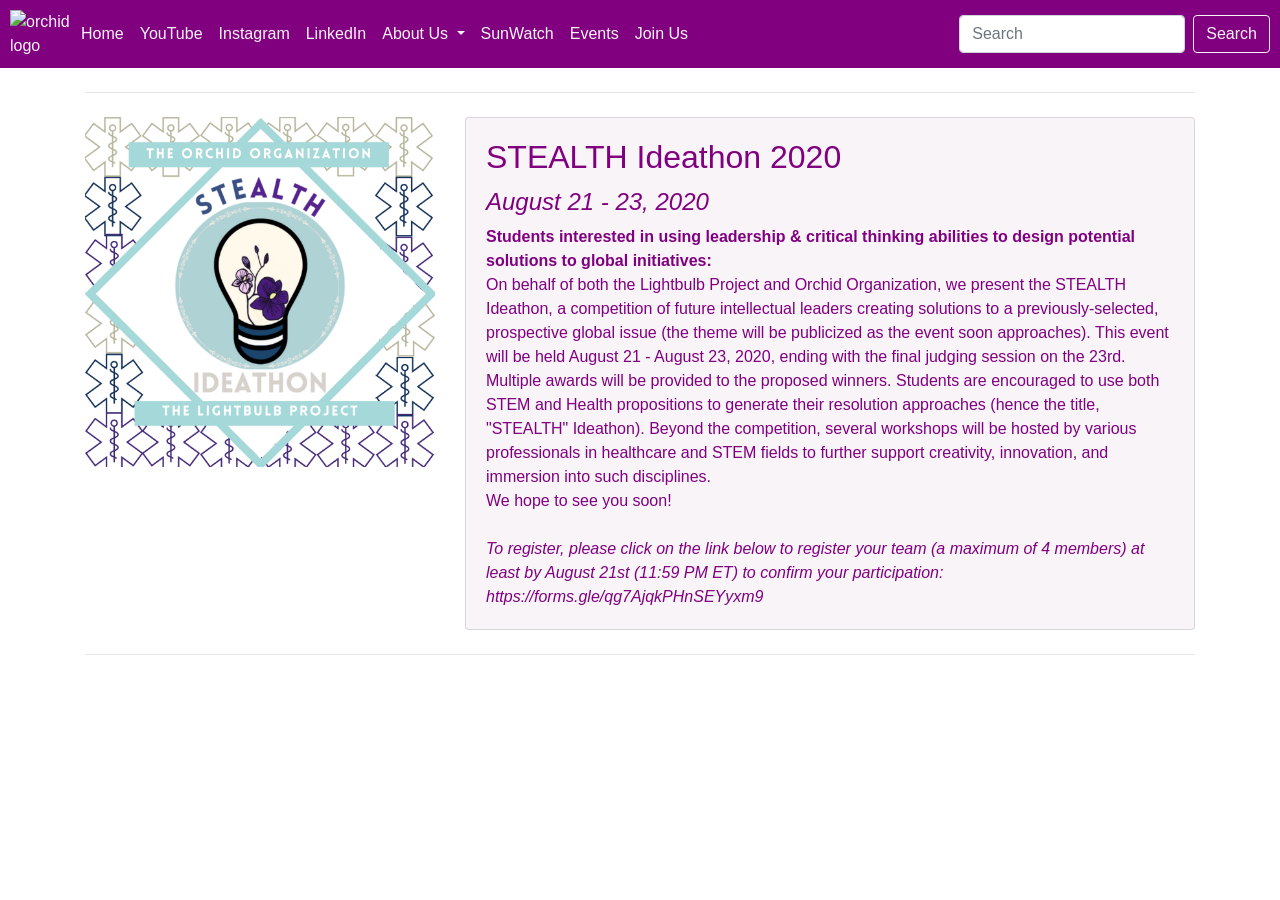
==== events.html @ b5c90049 "set image width 100%" ====
<!doctype html>
<html lang="en">
  <head>
    <meta charset="utf-8">
    <meta name="viewport" content="width=device-width, initial-scale=1, shrink-to-fit=yes">

    <link rel="stylesheet" href="https://stackpath.bootstrapcdn.com/bootstrap/4.5.0/css/bootstrap.min.css" integrity="sha384-9aIt2nRpC12Uk9gS9baDl411NQApFmC26EwAOH8WgZl5MYYxFfc+NcPb1dKGj7Sk" crossorigin="anonymous">
    <link rel="stylesheet" href="practice.css">

    <title>The Orchid Organization</title>

  </head>
  <body>

<!--navigation-->

<nav class="navbar navbar-expand-lg navbar-light bg-light">
  <img
    src="https://images.unsplash.com/photo-1534885320675-b08aa131cc5e?ixlib=rb-1.2.1&ixid=eyJhcHBfaWQiOjEyMDd9&w=1000&q=80"
    class="img" alt="orchid logo">
  <button class="navbar-toggler" type="button" data-toggle="collapse" data-target="#navbarSupportedContent"
    aria-controls="navbarSupportedContent" aria-expanded="false" aria-label="Toggle navigation">
    <span class="navbar-toggler-icon"></span>
  </button>

  <div class="collapse navbar-collapse" id="navbarSupportedContent">
    <ul class="navbar-nav mr-auto">
      <li class="nav-item active">
        <a class="nav-link" href="https://oasisa.github.io/The-Orchid-Organization/about-us.html">Home <span
            class="sr-only">(current)</span></a>
      </li>
      <li class="nav-item active">
        <a class="nav-link" href="https://www.youtube.com/channel/UCrDXNIQbP43Nq26z3Lhrm8Q">YouTube <span
            class="sr-only">(current)</span></a>
      </li>
      <li class="nav-item active">
        <a class="nav-link" href="https://www.instagram.com/theorchidorg/">Instagram <span
            class="sr-only">(current)</span></a>
      </li>
      <li class="nav-item active">
        <a class="nav-link"
          href="https://www.linkedin.com/company/the-orchid-organization/?viewAsMember=true">LinkedIn <span
            class="sr-only">(current)</span></a>
      </li>
      <li class="nav-item dropdown">
        <a class="nav-link dropdown-toggle" href="#" id="navbarDropdown" role="button" data-toggle="dropdown"
          aria-haspopup="true" aria-expanded="false">
          About Us
        </a>
        <div class="dropdown-menu" aria-labelledby="navbarDropdown">
          <a class="dropdown-item" href="https://oasisa.github.io/The-Orchid-Organization/goal.html">Our Goals</a>
          <a class="dropdown-item" href="https://oasisa.github.io/The-Orchid-Organization/our-team.html">Our Team</a>
        </div>
      </li>
      <li class="nav-item active">
        <a class="nav-link" href="https://oasisa.github.io/The-Orchid-Organization/sun-watch.html">SunWatch <span
            class="sr-only">(current)</span></a>
      </li>
      <li class="nav-item active">
        <a class="nav-link" href="https://oasisa.github.io/The-Orchid-Organization/events.html">Events <span
            class="sr-only">(current)</span></a>
      </li>
      <li class="nav-item active">
        <a class="nav-link" href="https://theorchidorganization.typeform.com/to/QrkcjGqY">Join Us <span
            class="sr-only">(current)</span></a>
      </li>
    </ul>
    <form class="form-inline my-2 my-lg-0">
      <input class="form-control mr-sm-2" type="search" placeholder="Search" aria-label="Search">
      <button class="btn btn-outline-dark my-2 my-sm-0" type="submit">Search</button>
    </form>
  </div>
</nav>

    <div class="container">
      <hr class="my-4">

      <div class="row">
        <div class="col-lg-4">
            <img src="ideathon.png" class= "ideathon">
          </div>
           
        <div class="col-lg-8">
          <div class="card">
            <div class="card-body">
              <h2 class="card-title">STEALTH Ideathon 2020</h2>
              <h4 class ="subtitle" style="color: #800080;font-style: italic;">August 21 - 23, 2020</h4>
              <p class="card-text" style="font-weight: bold;"> Students interested in using leadership & critical thinking abilities to design potential solutions to global initiatives:
               </p>
                <p class="card-text">
                  On behalf of both the Lightbulb Project and Orchid Organization, we present the STEALTH Ideathon, a competition of future intellectual leaders creating solutions to a previously-selected, prospective global issue (the theme will be publicized as the event soon approaches). This event will be held August 21 - August 23, 2020, ending with the final judging session on the 23rd. Multiple awards will be provided to the proposed winners.
                  Students are encouraged to use both STEM and Health propositions to generate their resolution approaches (hence the title, "STEALTH" Ideathon). Beyond the competition, several workshops will be hosted by various professionals in healthcare and STEM fields to further support creativity, innovation, and immersion into such disciplines.
                  </p>
                  <p class="card-text">We hope to see you soon!</p>
                  <br>
                  <p class="card-text" style="color: #800080;font-style: italic;">
                  To register, please click on the link below to register your team (a maximum of 4 members) at least by August 21st (11:59 PM ET) to confirm your participation:
                   </p>
                  <a class="card-text"  style="color: #800080;font-style: italic;" href="https://forms.gle/qg7AjqkPHnSEYyxm9">https://forms.gle/qg7AjqkPHnSEYyxm9 <span
                    class="sr-only">(current)</span></a>
                  
            </div>
          </div>
        </div>
        
      </div>
        
<hr class="my-4">

    </div>
  </div>


 <!-- Optional JavaScript -->
    <!-- jQuery first, then Popper.js, then Bootstrap JS -->
    <script src =" ./script.js"></script>

    <script src="https://code.jquery.com/jquery-3.5.1.slim.min.js" integrity="sha384-DfXdz2htPH0lsSSs5nCTpuj/zy4C+OGpamoFVy38MVBnE+IbbVYUew+OrCXaRkfj" crossorigin="anonymous"></script>
    <script src="https://cdn.jsdelivr.net/npm/popper.js@1.16.0/dist/umd/popper.min.js" integrity="sha384-Q6E9RHvbIyZFJoft+2mJbHaEWldlvI9IOYy5n3zV9zzTtmI3UksdQRVvoxMfooAo" crossorigin="anonymous"></script>
    <script src="https://stackpath.bootstrapcdn.com/bootstrap/4.5.0/js/bootstrap.min.js" integrity="sha384-OgVRvuATP1z7JjHLkuOU7Xw704+h835Lr+6QL9UvYjZE3Ipu6Tp75j7Bh/kR0JKI" crossorigin="anonymous"></script>

</body>
<link rel="stylesheet" href="practice.css">

</html>
---- practice.css ----
h1, p, a, h2, h5, h4, h6, #form {
    font-family: 'Gill Sans', 'Gill Sans MT', Calibri, 'Trebuchet MS', sans-serif;
        color: #800080;
    
}
p{
    margin: 0
}
.jumbotron{
background-color: #f8f4f8;
}

.bg-light {
    background-color: #800080!important;
}
.btn-outline-dark {
    color: #f8f4f8;
    border-color: #f8f4f8;
}

.btn-dark{
    background-color: #800080;
}

.img{
    width: 5%;
    height: 5%;
}
.navbar-light .navbar-nav .active>.nav-link, .navbar-light .navbar-nav .nav-link.active, .navbar-light .navbar-nav .nav-link.show, .navbar-light .navbar-nav .show, .dropdown-toggle>.nav-link {
    color: #f8f4f8;
}

.navbar {
    position: relative;
    padding: 10px;
}

.navbar-light .navbar-nav .nav-link {
    color: #f8f4f8;
}

#team{
    width: 150px;
    height: 150px;
}
.btn-outline-dark2 {
    color: #800080;
    border-color: #800080;
}
.ideathon{
    width: 100%;

}
.card {
    position: relative;
    display: -ms-flexbox;
    display: flex;
    -ms-flex-direction: column;
    flex-direction: column;
    min-width: 0;
    word-wrap: break-word;
    background-color: #f8f4f8;
    background-clip: border-box;
    border: 1px solid rgba(0,0,0,.125);
    border-radius: .25rem;
}
img{
    width: 350px;
    height: auto;
}

input {
    background: none;
    color: #800080;
    font-size: 18px;
    padding: 10px 10px 10px 5px;
    display: block;
    width: 100%;
    border-radius: 0;
    border-color: #800080;  }
  input:focus {
    outline: none;
  }

body{
    color: #f8f4f8;
}

.suggestions{
    color:#800080; ;
}

a:not([href]){
    color: #f8f4f8;
}
h6 {
    font-size: 14px;
}
---- practice.css ----
h1, p, a, h2, h5, h4, h6, #form {
    font-family: 'Gill Sans', 'Gill Sans MT', Calibri, 'Trebuchet MS', sans-serif;
        color: #800080;
    
}
p{
    margin: 0
}
.jumbotron{
background-color: #f8f4f8;
}

.bg-light {
    background-color: #800080!important;
}
.btn-outline-dark {
    color: #f8f4f8;
    border-color: #f8f4f8;
}

.btn-dark{
    background-color: #800080;
}

.img{
    width: 5%;
    height: 5%;
}
.navbar-light .navbar-nav .active>.nav-link, .navbar-light .navbar-nav .nav-link.active, .navbar-light .navbar-nav .nav-link.show, .navbar-light .navbar-nav .show, .dropdown-toggle>.nav-link {
    color: #f8f4f8;
}

.navbar {
    position: relative;
    padding: 10px;
}

.navbar-light .navbar-nav .nav-link {
    color: #f8f4f8;
}

#team{
    width: 150px;
    height: 150px;
}
.btn-outline-dark2 {
    color: #800080;
    border-color: #800080;
}
.ideathon{
    width: 100%;

}
.card {
    position: relative;
    display: -ms-flexbox;
    display: flex;
    -ms-flex-direction: column;
    flex-direction: column;
    min-width: 0;
    word-wrap: break-word;
    background-color: #f8f4f8;
    background-clip: border-box;
    border: 1px solid rgba(0,0,0,.125);
    border-radius: .25rem;
}
img{
    width: 350px;
    height: auto;
}

input {
    background: none;
    color: #800080;
    font-size: 18px;
    padding: 10px 10px 10px 5px;
    display: block;
    width: 100%;
    border-radius: 0;
    border-color: #800080;  }
  input:focus {
    outline: none;
  }

body{
    color: #f8f4f8;
}

.suggestions{
    color:#800080; ;
}

a:not([href]){
    color: #f8f4f8;
}
h6 {
    font-size: 14px;
}
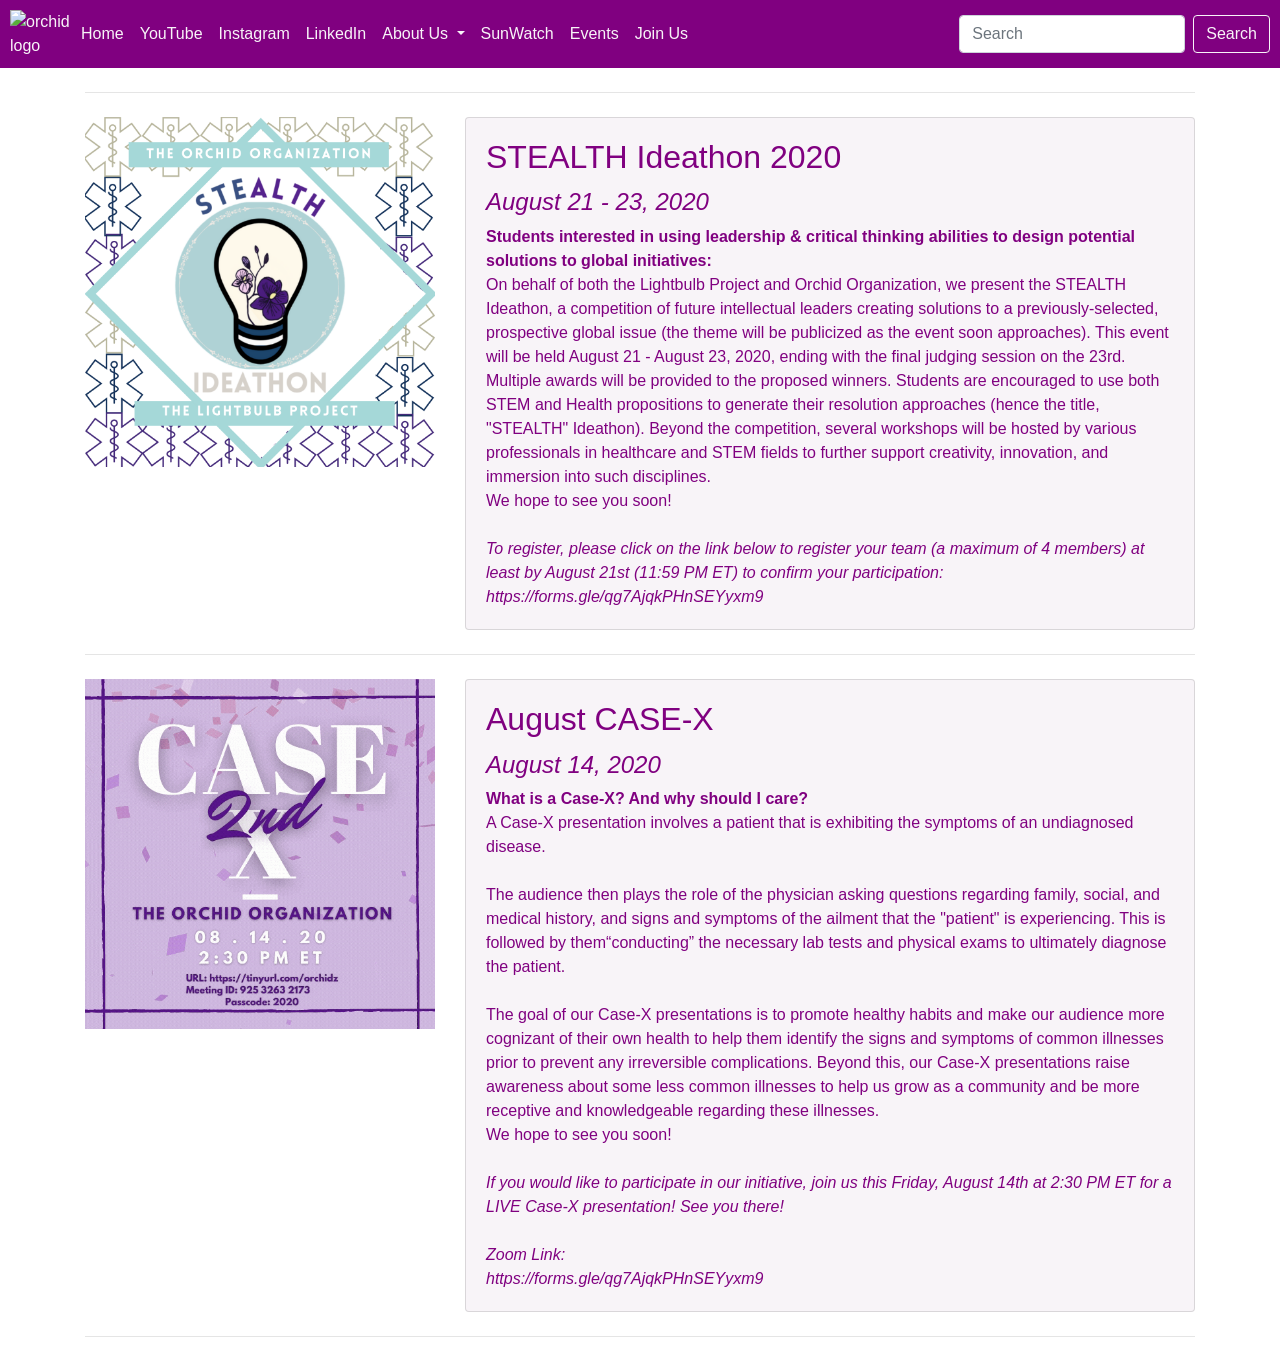
==== commit 3d630923: "august case x add event" ====
--- a/events.html
+++ b/events.html
@@ -104,6 +104,44 @@
         </div>
         
       </div>
+      <hr class="my-4">
+
+      <div class="row">
+        <div class="col-lg-4">
+            <img src="augustX.png" class= "ideathon">
+          </div>
+           
+        <div class="col-lg-8">
+          <div class="card">
+            <div class="card-body">
+              <h2 class="card-title">August CASE-X</h2>
+              <h4 class ="subtitle" style="color: #800080;font-style: italic;">August 14, 2020</h4>
+              <p class="card-text" style="font-weight: bold;"> What is a Case-X? And why should I care?
+               </p>
+                <p class="card-text">
+                  A Case-X presentation involves a patient that is exhibiting the symptoms of an undiagnosed disease.
+                  <br><br>
+
+                  The audience then plays the role of the physician asking questions regarding family, social, and medical history, and signs and symptoms of the ailment that the "patient" is experiencing. This is followed by them“conducting” the necessary lab tests and physical exams to ultimately diagnose the patient.
+                  <br><br>
+
+
+The goal of our Case-X presentations is to promote healthy habits and make our audience more cognizant of their own health to help them identify the signs and symptoms of common illnesses prior to prevent any irreversible complications. Beyond this, our Case-X presentations raise awareness about some less common illnesses to help us grow as a community and be more receptive and knowledgeable regarding these illnesses.
+                  </p>
+                  <p class="card-text">We hope to see you soon!</p>
+                  <br>
+                  <p class="card-text" style="color: #800080;font-style: italic;">
+                    If you would like to participate in our initiative, join us this Friday, August 14th at 2:30 PM ET for a LIVE Case-X presentation! See you there!
+<br><br>Zoom Link:
+                   </p>
+                  <a class="card-text"  style="color: #800080;font-style: italic;" href="https://forms.gle/qg7AjqkPHnSEYyxm9">https://forms.gle/qg7AjqkPHnSEYyxm9 <span
+                    class="sr-only">(current)</span></a>
+                  
+            </div>
+          </div>
+        </div>
+        
+      </div>
         
 <hr class="my-4">
 
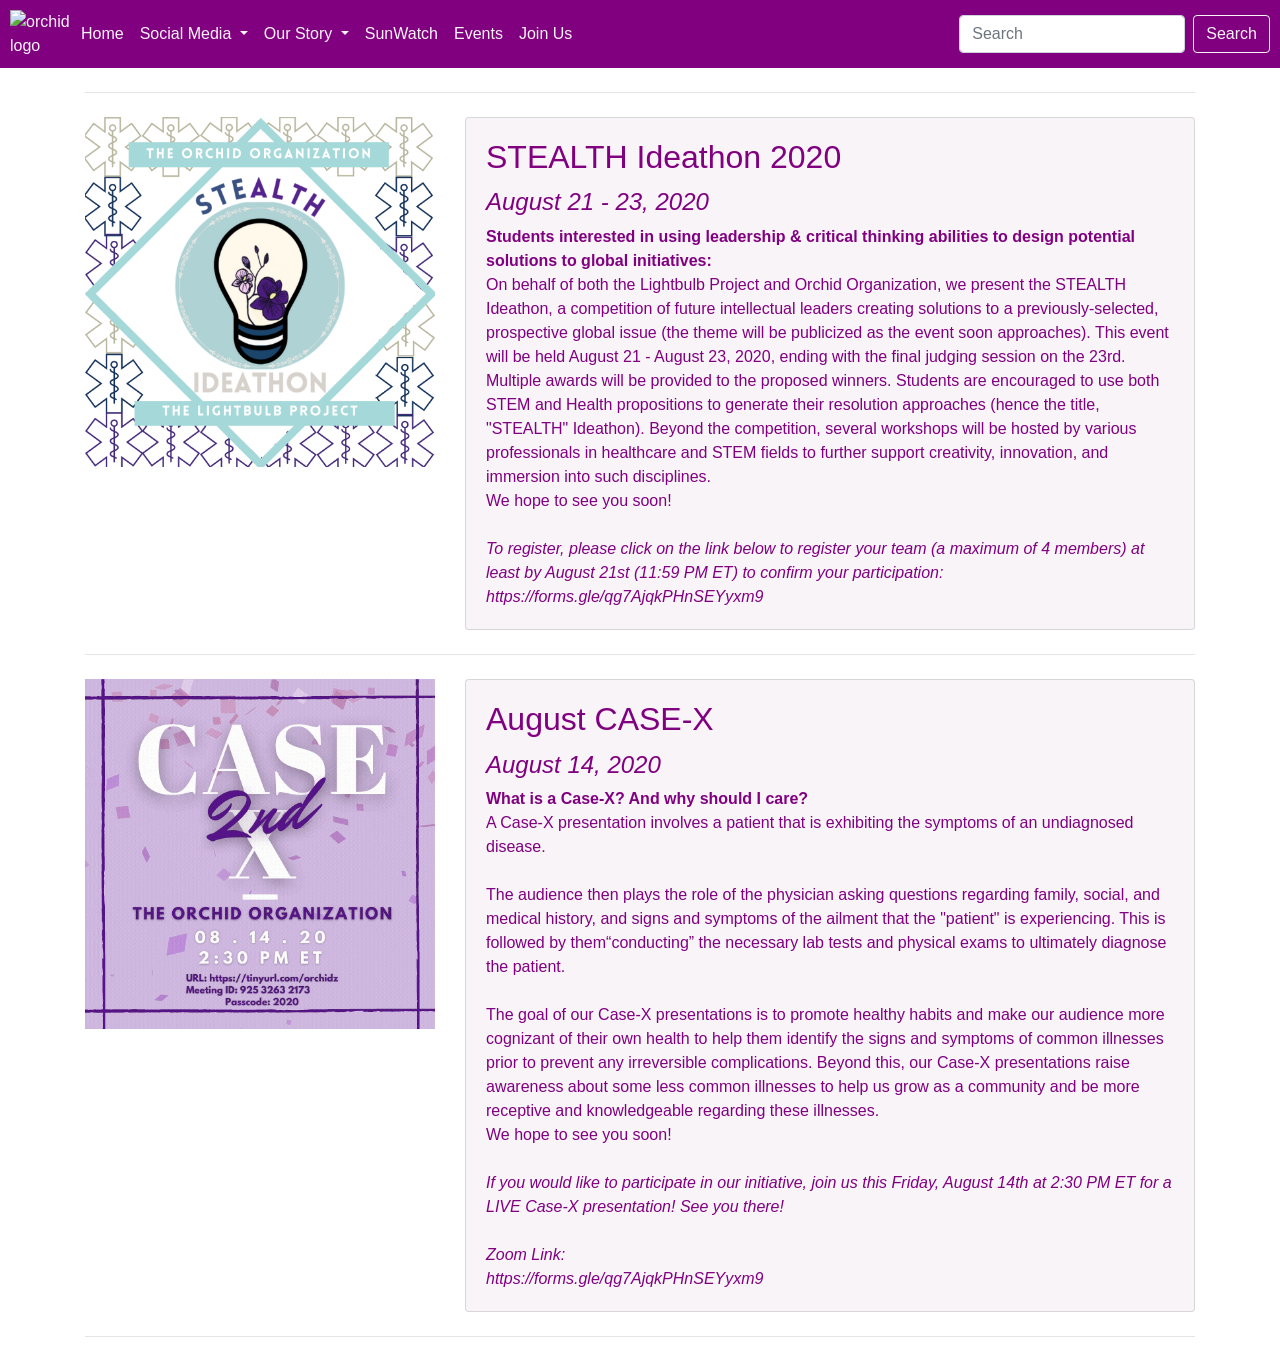
==== commit f6f994c2: "fix nav bar add insta stream" ====
--- a/events.html
+++ b/events.html
@@ -26,27 +26,28 @@
   <div class="collapse navbar-collapse" id="navbarSupportedContent">
     <ul class="navbar-nav mr-auto">
       <li class="nav-item active">
-        <a class="nav-link" href="https://oasisa.github.io/The-Orchid-Organization/about-us.html">Home <span
-            class="sr-only">(current)</span></a>
-      </li>
-      <li class="nav-item active">
-        <a class="nav-link" href="https://www.youtube.com/channel/UCrDXNIQbP43Nq26z3Lhrm8Q">YouTube <span
-            class="sr-only">(current)</span></a>
-      </li>
-      <li class="nav-item active">
-        <a class="nav-link" href="https://www.instagram.com/theorchidorg/">Instagram <span
-            class="sr-only">(current)</span></a>
-      </li>
-      <li class="nav-item active">
-        <a class="nav-link"
-          href="https://www.linkedin.com/company/the-orchid-organization/?viewAsMember=true">LinkedIn <span
+        <a class="nav-link" href="https://oasisa.github.io/The-Orchid-Organization/home.html">Home <span
             class="sr-only">(current)</span></a>
       </li>
       <li class="nav-item dropdown">
         <a class="nav-link dropdown-toggle" href="#" id="navbarDropdown" role="button" data-toggle="dropdown"
           aria-haspopup="true" aria-expanded="false">
-          About Us
+          Social Media
         </a>
+        <div class="dropdown-menu" aria-labelledby="navbarDropdown">
+          <a class="dropdown-item" href="https://www.youtube.com/channel/UCrDXNIQbP43Nq26z3Lhrm8Q">YouTube <span
+            class="sr-only">(current)</span></a>           
+            <a class="dropdown-item" href="https://www.instagram.com/theorchidorg/">Instagram <span
+              class="sr-only">(current)</span></a>
+              <a class="dropdown-item"
+          href="https://www.linkedin.com/company/the-orchid-organization/?viewAsMember=true">LinkedIn <span
+            class="sr-only">(current)</span></a>
+                      </div>
+      </li>
+      <li class="nav-item dropdown">
+        <a class="nav-link dropdown-toggle" href="#" id="navbarDropdown" role="button" data-toggle="dropdown"
+          aria-haspopup="true" aria-expanded="false">
+Our Story          </a>
         <div class="dropdown-menu" aria-labelledby="navbarDropdown">
           <a class="dropdown-item" href="https://oasisa.github.io/The-Orchid-Organization/goal.html">Our Goals</a>
           <a class="dropdown-item" href="https://oasisa.github.io/The-Orchid-Organization/our-team.html">Our Team</a>
--- a/practice.css
+++ b/practice.css
@@ -95,4 +95,14 @@
 }
 h6 {
     font-size: 14px;
-}+}
+
+
+.dropdown-item {
+    color: #800080;
+}
+
+.text-dark {
+    color: #800080!important;
+}
+
--- a/practice.css
+++ b/practice.css
@@ -95,4 +95,14 @@
 }
 h6 {
     font-size: 14px;
-}+}
+
+
+.dropdown-item {
+    color: #800080;
+}
+
+.text-dark {
+    color: #800080!important;
+}
+
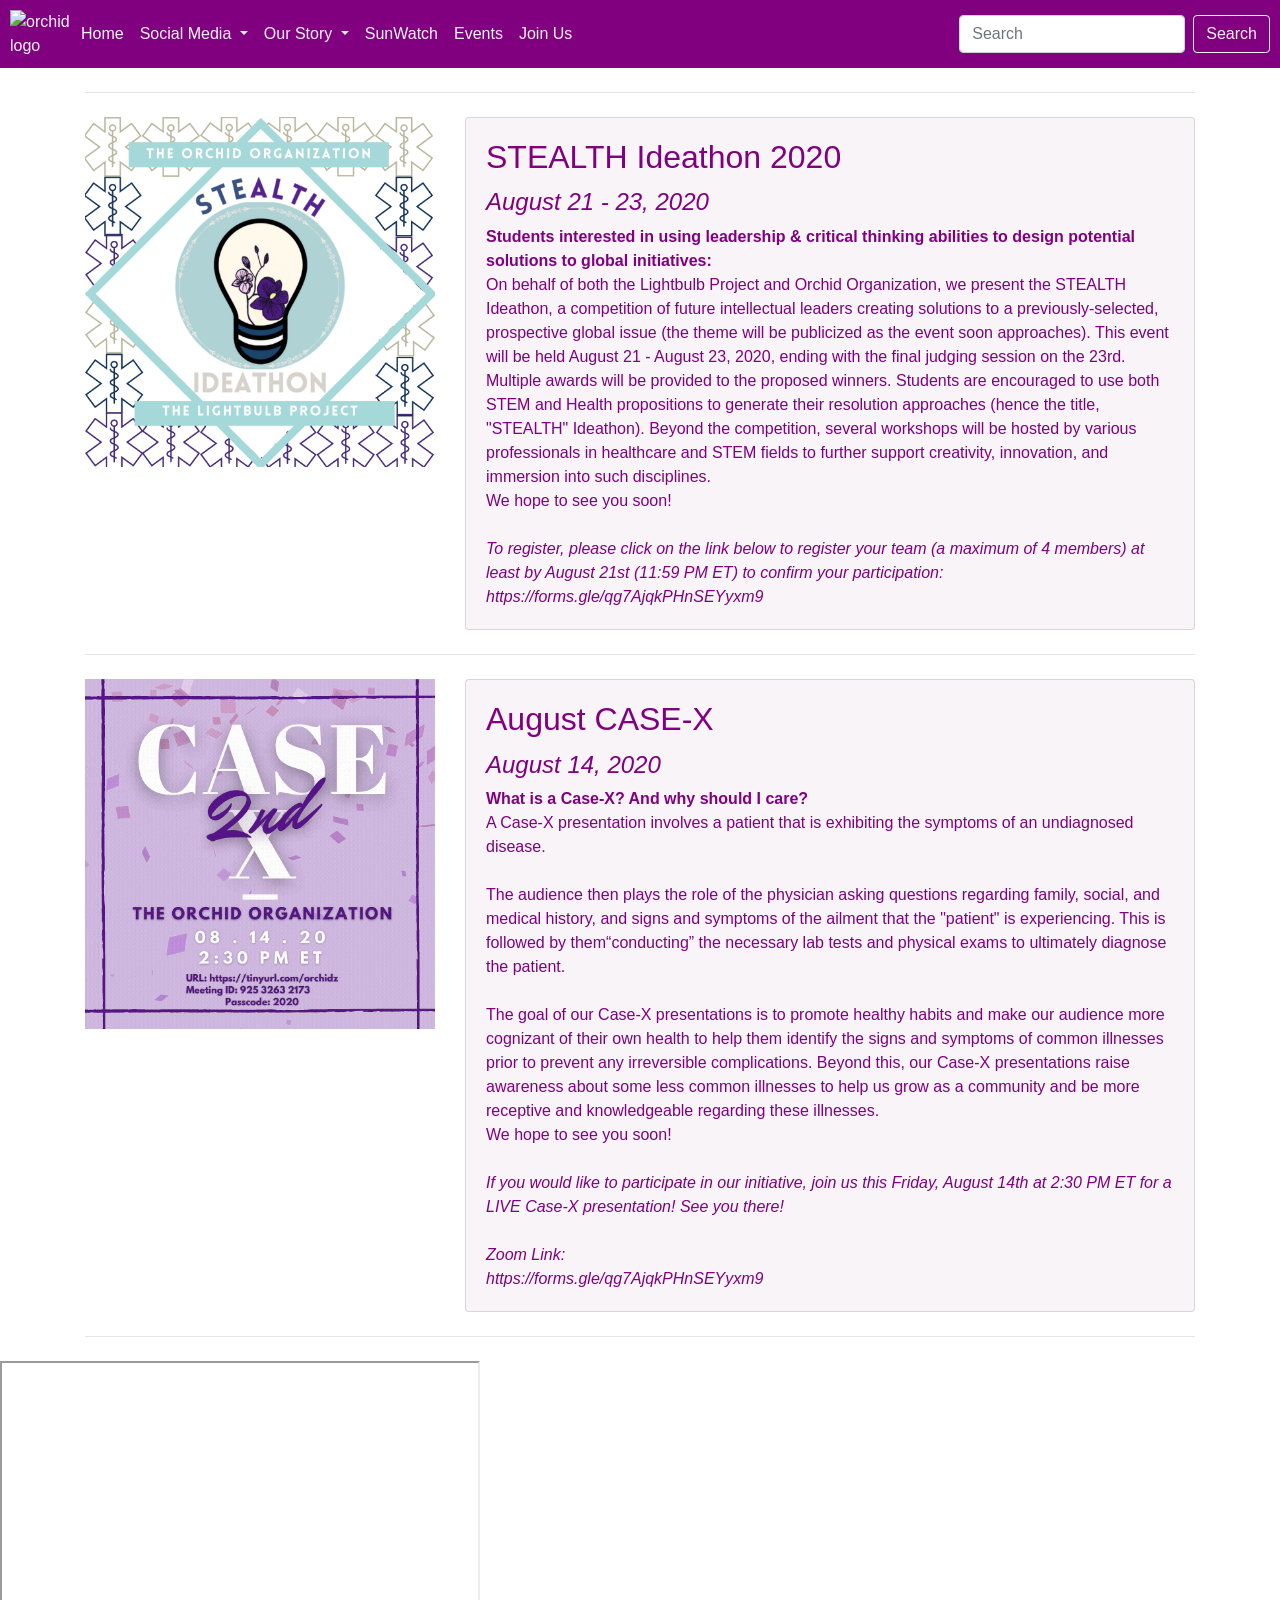
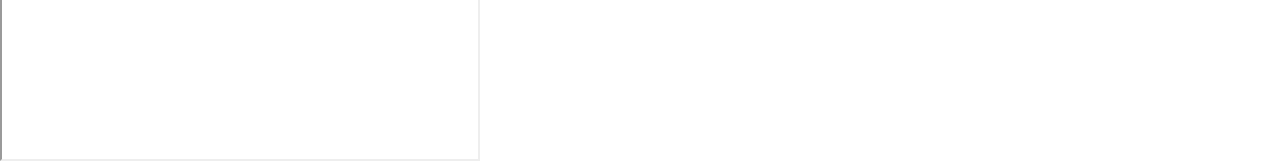
==== commit 5dbd00df: "add sunscreen articles" ====
--- a/events.html
+++ b/events.html
@@ -11,6 +11,9 @@
 
   </head>
   <body>
+ <!--chat button--->
+ <div class="cui-embed" data-cui-uid="QrkcjGqY" data-cui-avatar="https://images.typeform.com/images/QG5SXAefSehB" data-cui-mode="pill" data-cui-pill-button-color="#800080" data-cui-transparency="50"></div><script src="https://public-assets.typeform.com/confab/embed.js" async></script>
+
 
 <!--navigation-->
 
@@ -148,6 +151,10 @@
 
     </div>
   </div>
+  <iframe src="http://www.youtube.com/embed/?listType=user_uploads&list=Cocomelon" width="480" height="400"></iframe>
+  <script src="http://www.gmodules.com/ig/ifr?url=http://www.google.com/ig/modules/youtube.xml&up_channel=aqsa&synd=open&w=320&h=390&title=&border=%23ffffff%7C3px%2C1px+solid+%23999999&output=js"></script>
+
+
 
 
  <!-- Optional JavaScript -->
--- a/practice.css
+++ b/practice.css
@@ -105,4 +105,12 @@
 .text-dark {
     color: #800080!important;
 }
-
+.footer{
+    bottom: 0
+    
+}
+.card-deck {
+ 
+    margin-right: 15px;
+    margin-left: 15px;
+}
--- a/practice.css
+++ b/practice.css
@@ -105,4 +105,12 @@
 .text-dark {
     color: #800080!important;
 }
-
+.footer{
+    bottom: 0
+    
+}
+.card-deck {
+ 
+    margin-right: 15px;
+    margin-left: 15px;
+}
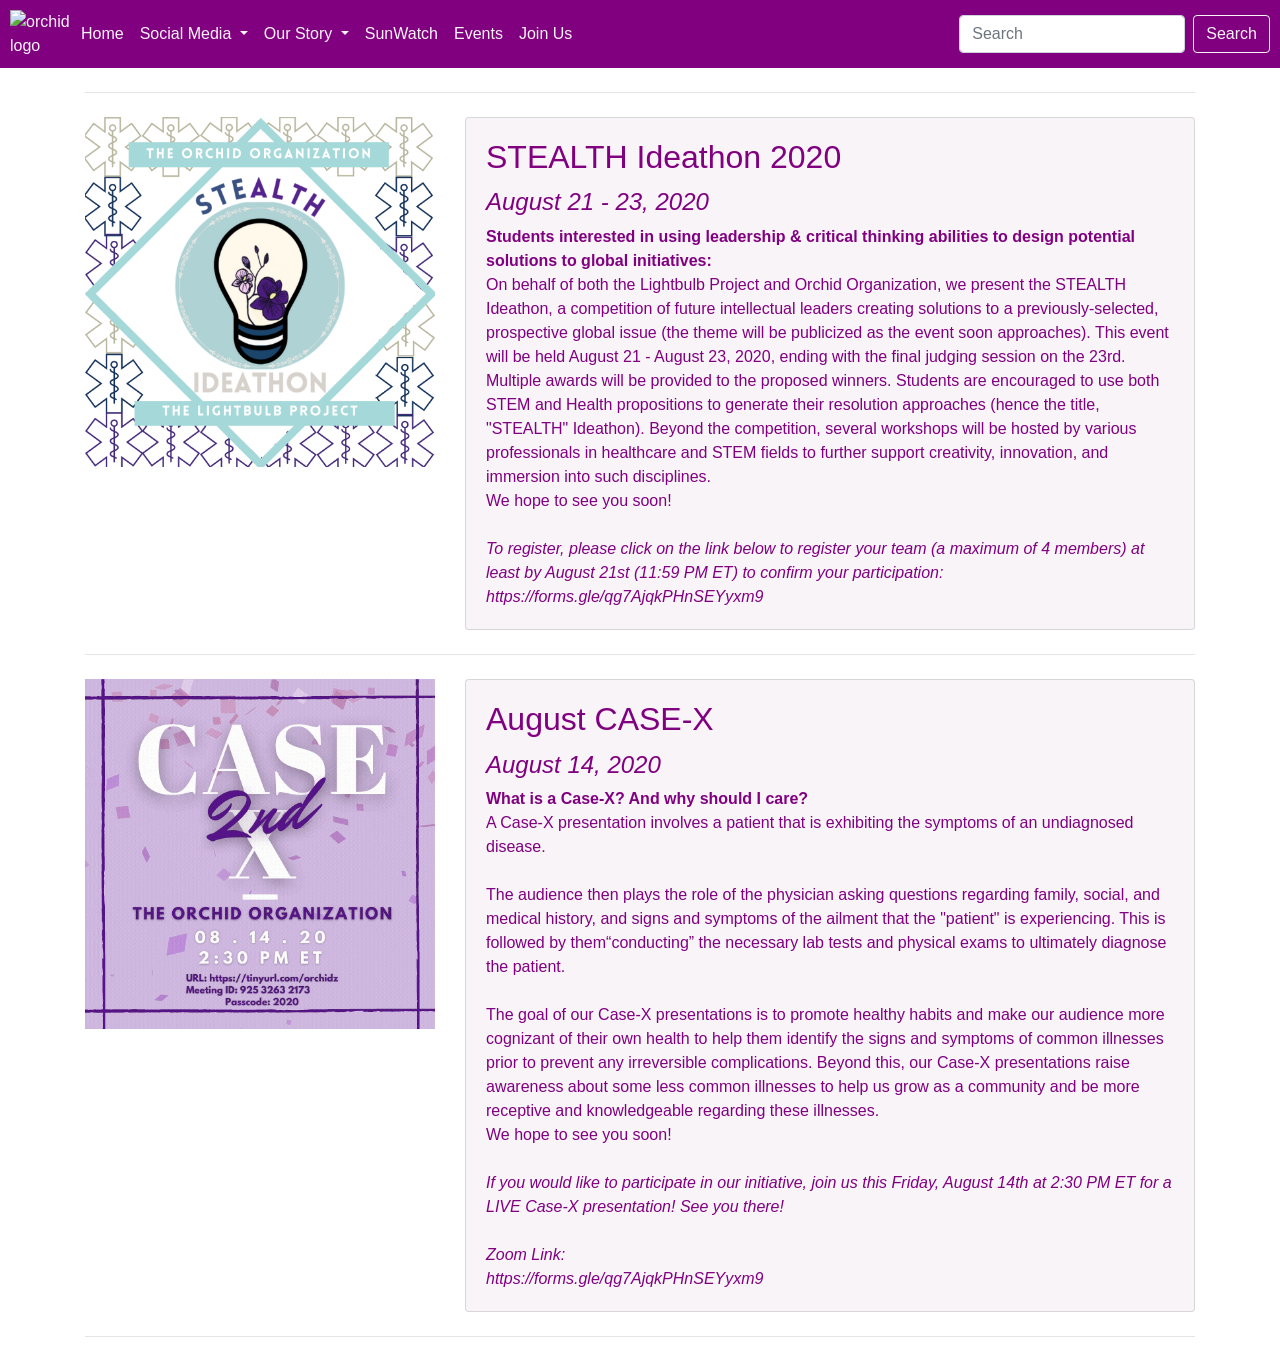
==== commit 313b1afa: "add sunscreen articles" ====
--- a/events.html
+++ b/events.html
@@ -151,8 +151,6 @@
 
     </div>
   </div>
-  <iframe src="http://www.youtube.com/embed/?listType=user_uploads&list=Cocomelon" width="480" height="400"></iframe>
-  <script src="http://www.gmodules.com/ig/ifr?url=http://www.google.com/ig/modules/youtube.xml&up_channel=aqsa&synd=open&w=320&h=390&title=&border=%23ffffff%7C3px%2C1px+solid+%23999999&output=js"></script>
 
 
 
